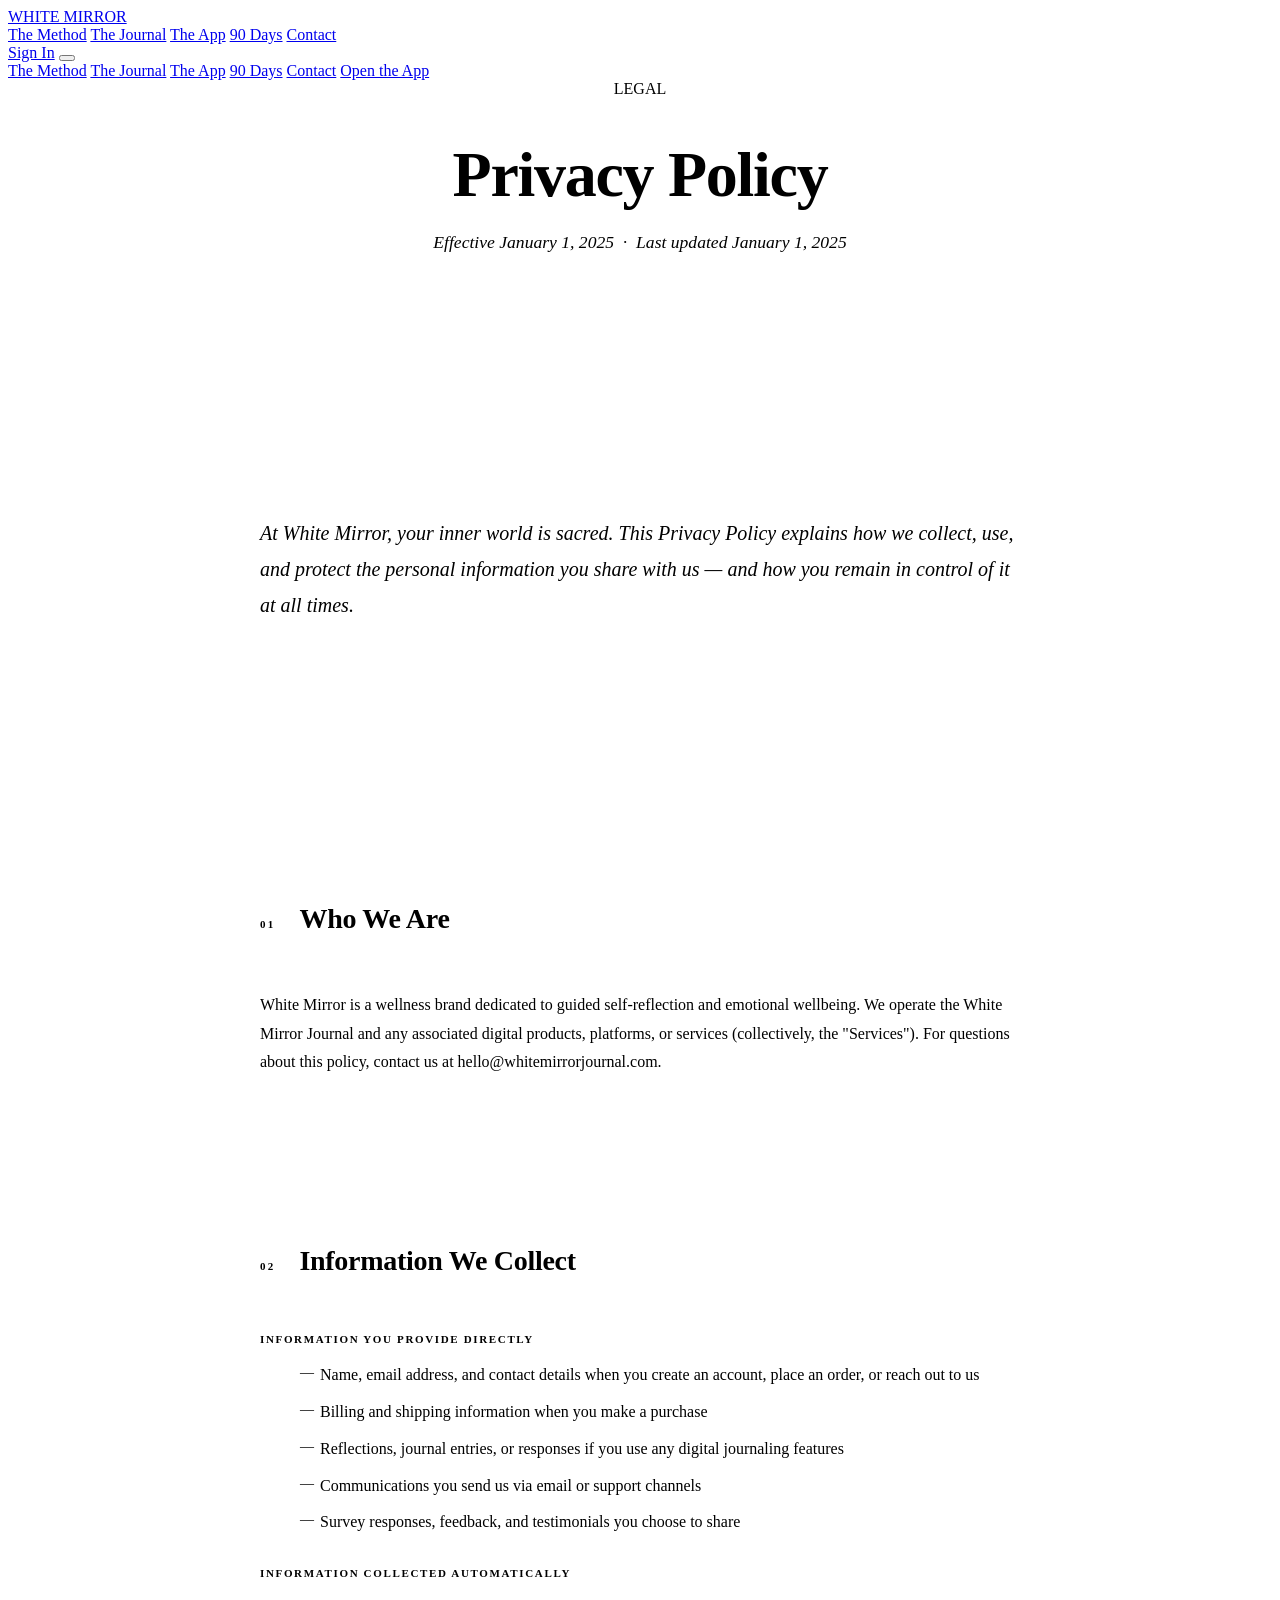
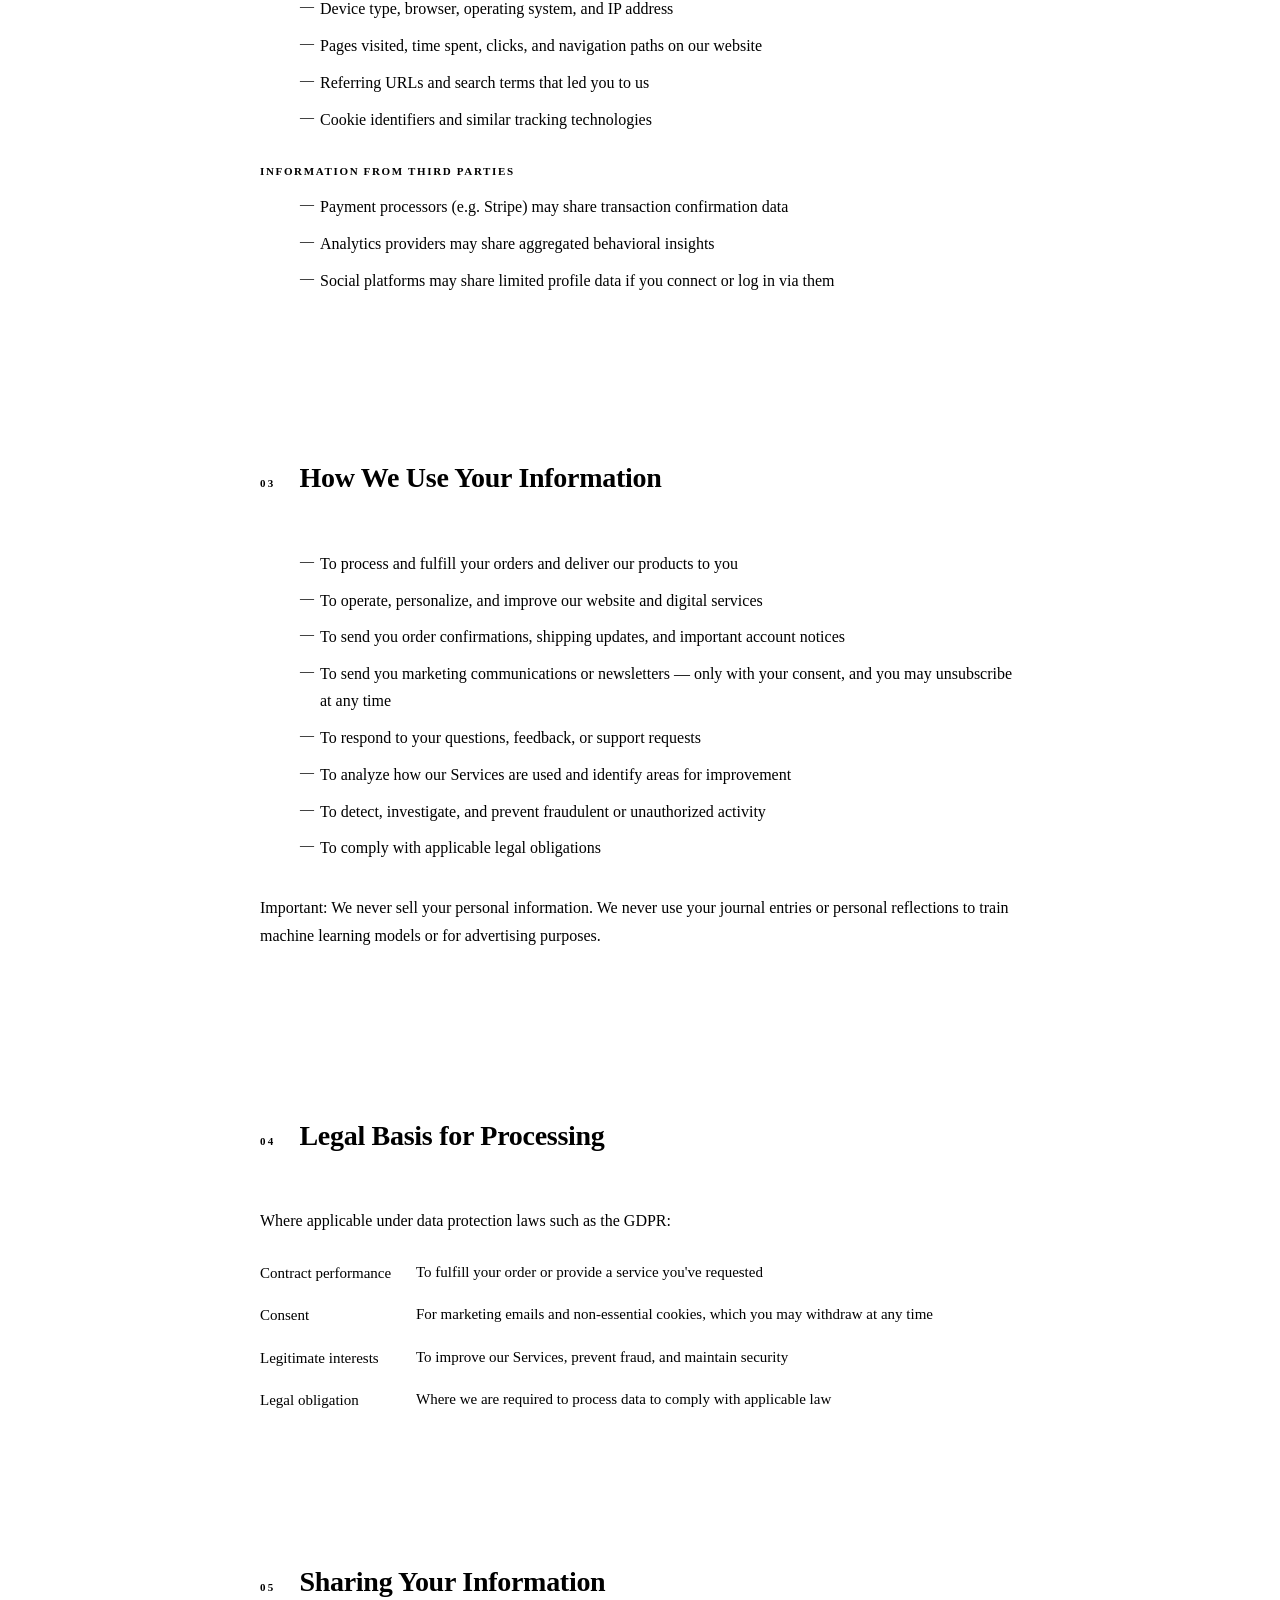
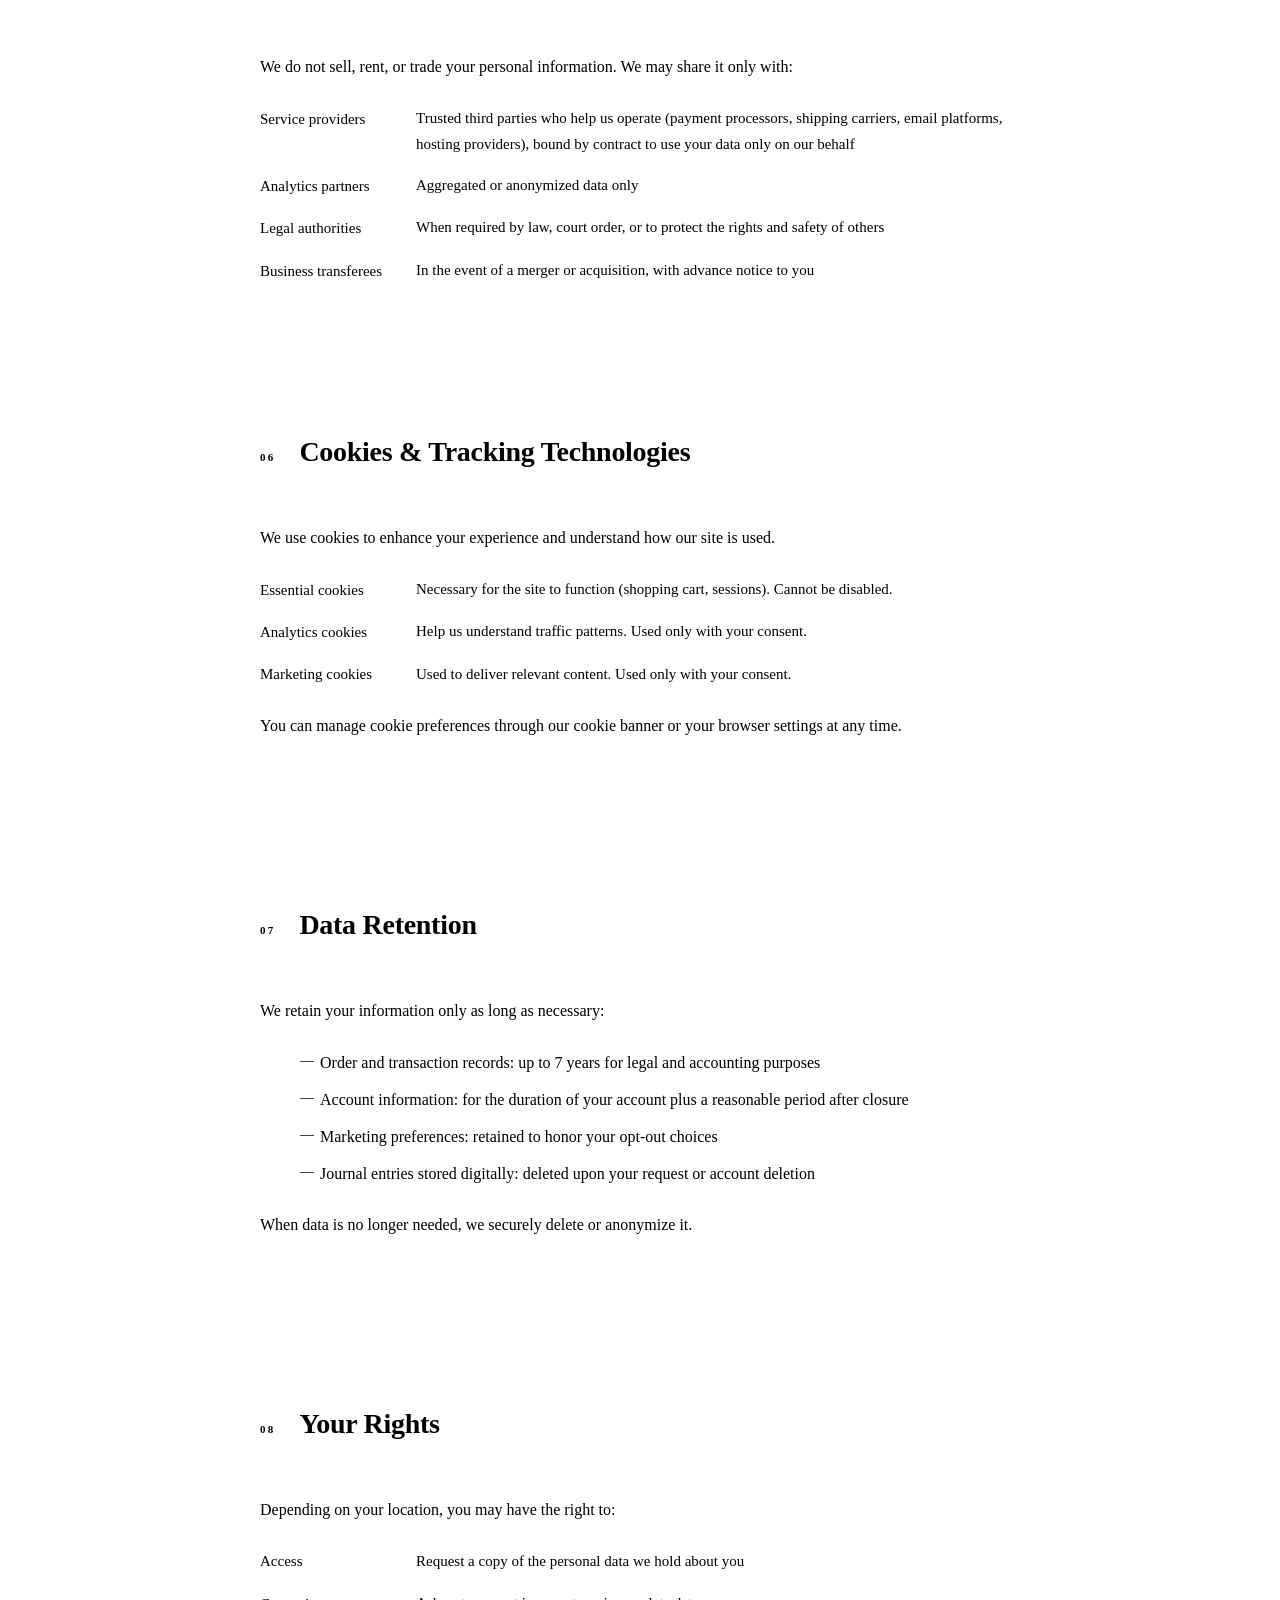
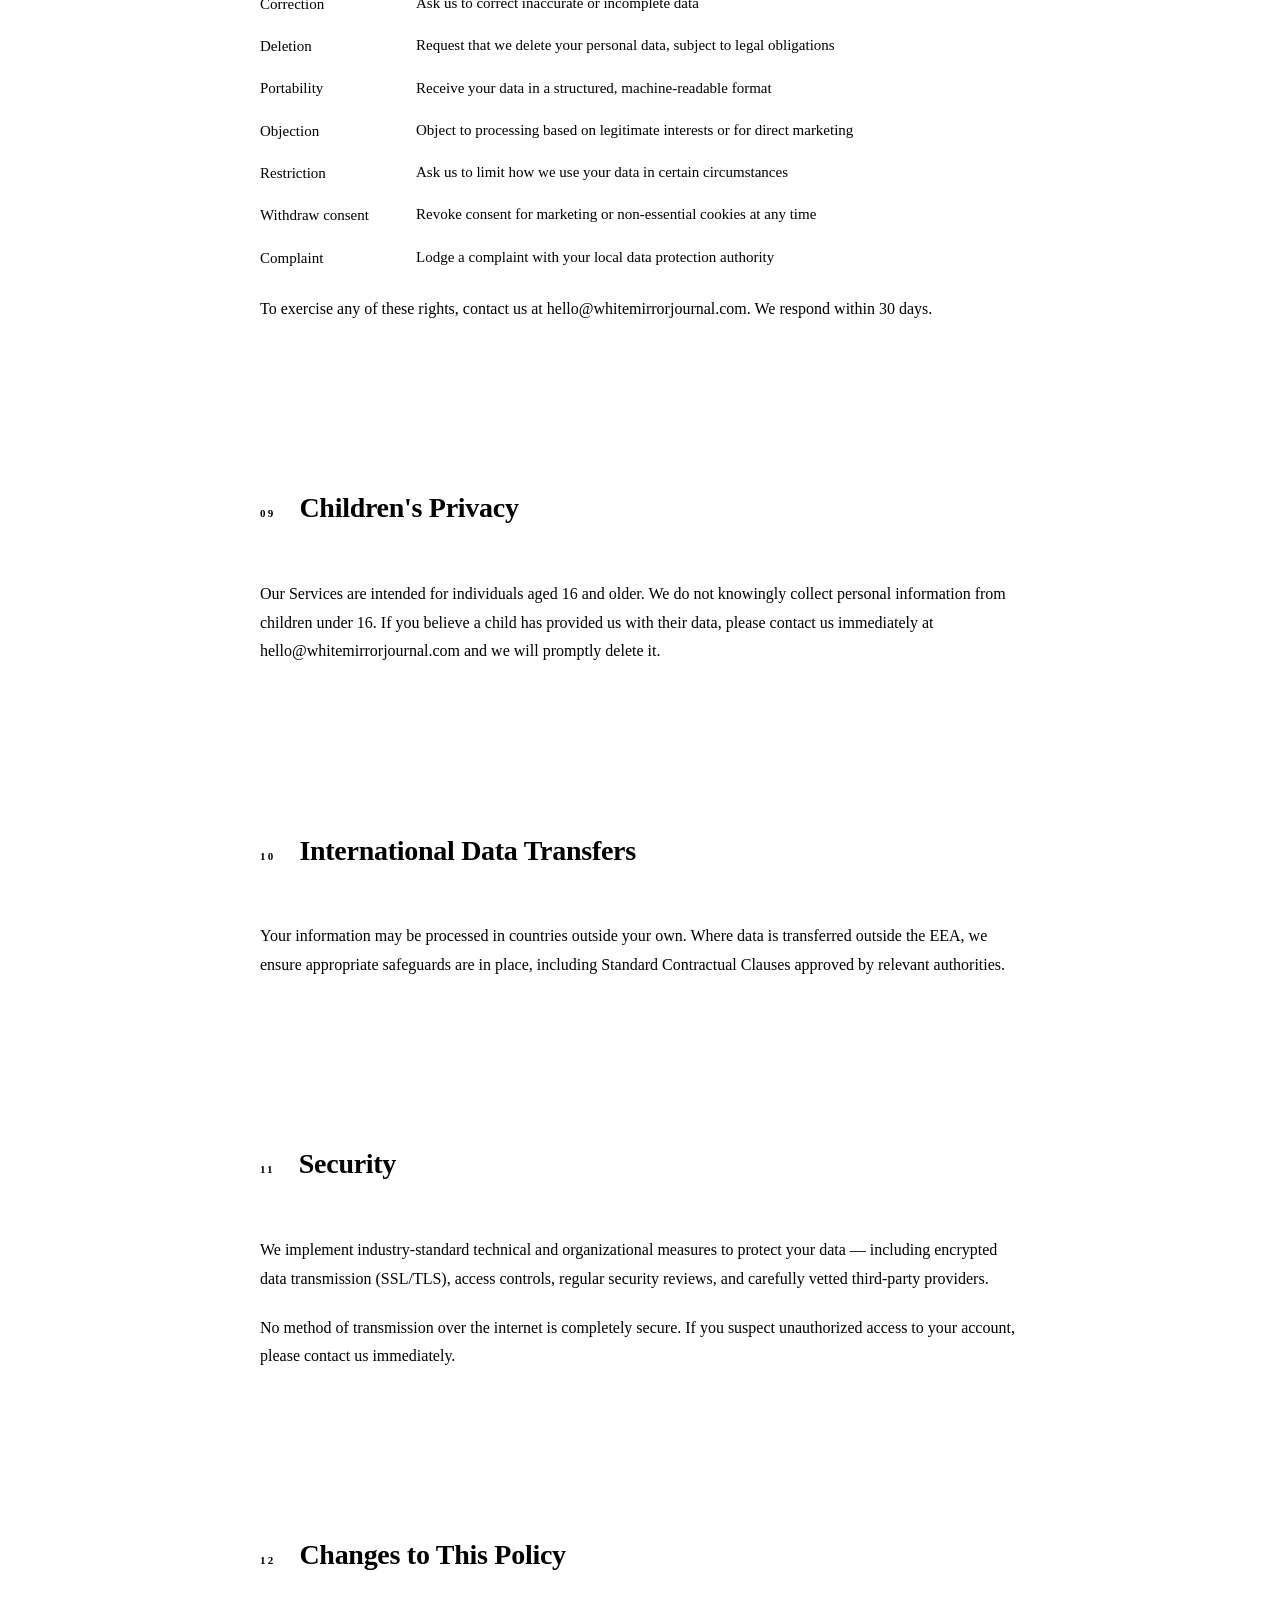
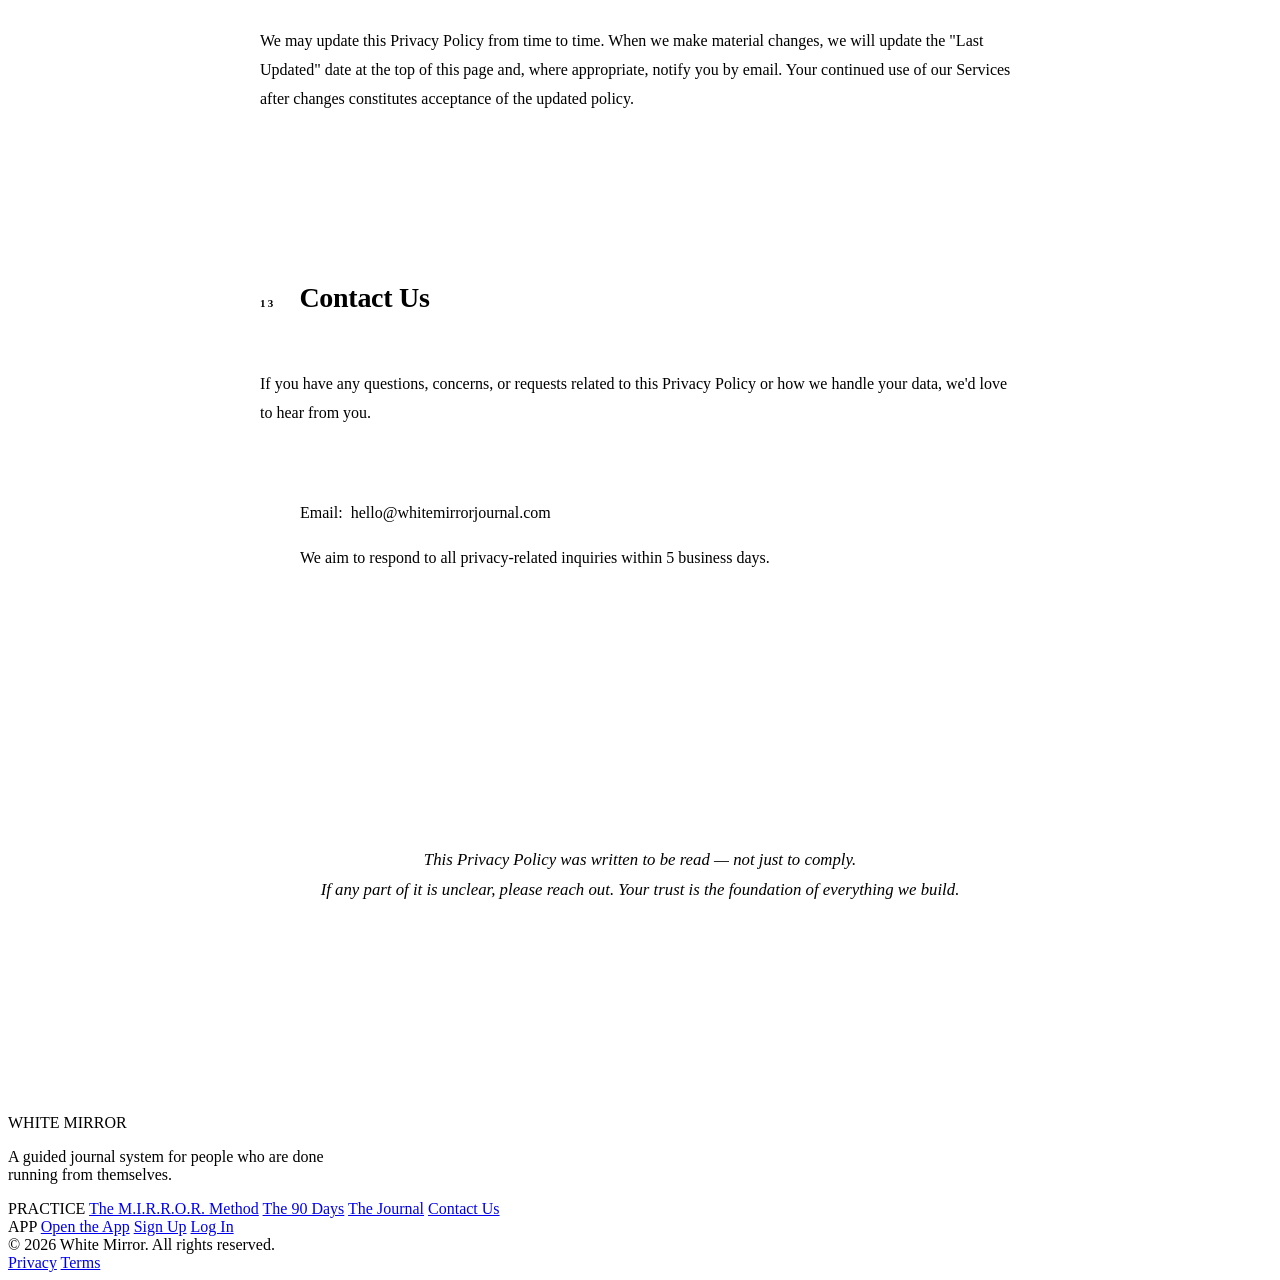
==== privacy.html @ cf457d47 "Replace landing page with Flutter Web app" ====
<!DOCTYPE html>
<html lang="en">

<head>
  <meta charset="UTF-8" />
  <meta name="viewport" content="width=device-width, initial-scale=1.0" />
  <meta name="description"
    content="White Mirror Privacy Policy — how we collect, use, and protect your personal information." />
  <meta name="keywords" content="privacy policy, data protection, White Mirror, journaling" />
  <meta property="og:title" content="Privacy Policy — White Mirror" />
  <meta property="og:description" content="Your inner world is sacred. Here's how we protect it." />
  <meta property="og:type" content="website" />
  <meta property="og:url" content="https://www.whitemirrorjournal.com/privacy.html" />
  <title>Privacy Policy — White Mirror</title>
  <link rel="preconnect" href="https://fonts.googleapis.com" />
  <link rel="preconnect" href="https://fonts.gstatic.com" crossorigin />
  <link
    href="https://fonts.googleapis.com/css2?family=Cormorant+Garamond:wght@600&family=DM+Sans:wght@400;500;700&family=Inter:wght@300;400;500;600&family=Lora:ital,wght@0,400;1,400&display=swap"
    rel="stylesheet" />
  <link rel="stylesheet" href="styles.css" />
  <link rel="icon" type="image/png" href="assets/app_icon.png" />

  <style>
    /* ── Privacy page hero ── */
    .pp-hero {
      padding-top: calc(var(--nav-height) + 6rem);
      padding-bottom: 6rem;
      text-align: center;
      border-bottom: 1px solid var(--border);
    }

    .pp-hero-title {
      font-family: var(--font-cormorant);
      font-size: clamp(2.75rem, 6vw, 4rem);
      line-height: 1.05;
      letter-spacing: -0.02em;
      color: var(--ink);
      margin-bottom: 1.5rem;
    }

    .pp-hero-meta {
      font-family: var(--font-lora);
      font-style: italic;
      font-size: 1.1rem;
      color: var(--secondary);
    }

    /* ── Content area ── */
    .pp-content {
      padding: 8rem 0 12rem;
    }

    .pp-inner {
      max-width: 760px;
      margin: 0 auto;
      padding: 0 2rem;
    }

    /* ── Introduction ── */
    .pp-intro {
      font-family: var(--font-lora);
      font-style: italic;
      font-size: 1.25rem;
      color: var(--secondary);
      line-height: 1.8;
      margin-bottom: 6rem;
      padding-bottom: 6rem;
      border-bottom: 1px solid var(--border);
    }

    /* ── Sections ── */
    .pp-section {
      padding: 4rem 0;
      border-bottom: 1px solid var(--border);
    }

    .pp-section:last-of-type {
      border-bottom: none;
    }

    .pp-section-head {
      display: flex;
      align-items: baseline;
      gap: 1.5rem;
      margin-bottom: 2rem;
    }

    .pp-num {
      font-size: 11px;
      font-weight: 600;
      letter-spacing: 0.2em;
      color: var(--quaternary);
      text-transform: uppercase;
      flex-shrink: 0;
      padding-top: 0.2rem;
    }

    .pp-section-title {
      font-family: var(--font-cormorant);
      font-size: 1.75rem;
      font-weight: 600;
      letter-spacing: -0.01em;
      color: var(--ink);
      line-height: 1.2;
    }

    .pp-body {
      font-family: var(--font-dm);
      font-size: 16px;
      color: var(--secondary);
      line-height: 1.8;
    }

    .pp-body + .pp-body {
      margin-top: 1.25rem;
    }

    .pp-body strong {
      color: var(--graphite);
      font-weight: 500;
    }

    /* Sub-label (e.g. "Information you provide directly:") */
    .pp-sublabel {
      display: block;
      font-size: 11px;
      font-weight: 600;
      letter-spacing: 0.15em;
      text-transform: uppercase;
      color: var(--tertiary);
      font-family: var(--font-dm);
      margin-top: 2rem;
      margin-bottom: 0.75rem;
    }

    .pp-sublabel:first-child {
      margin-top: 0;
    }

    /* Lists */
    .pp-list {
      list-style: none;
      display: flex;
      flex-direction: column;
      gap: 0.6rem;
      font-family: var(--font-dm);
    }

    .pp-list li {
      font-size: 16px;
      color: var(--secondary);
      line-height: 1.7;
      padding-left: 1.25rem;
      position: relative;
    }

    .pp-list li::before {
      content: '—';
      position: absolute;
      left: 0;
      color: var(--quaternary);
      font-size: 14px;
    }

    /* Definition list (rights, legal basis) */
    .pp-def {
      display: flex;
      flex-direction: column;
      gap: 1rem;
    }

    .pp-def-item {
      display: grid;
      grid-template-columns: 140px 1fr;
      gap: 1rem;
      font-size: 15px;
      line-height: 1.7;
      font-family: var(--font-dm);
    }

    .pp-def-term {
      font-weight: 500;
      color: var(--graphite);
      padding-top: 0.05rem;
    }

    .pp-def-desc {
      color: var(--secondary);
    }

    /* Closing note */
    .pp-closing {
      margin-top: 6rem;
      padding-top: 4rem;
      border-top: 1px solid var(--border);
      font-family: var(--font-lora);
      font-style: italic;
      font-size: 1.05rem;
      color: var(--tertiary);
      text-align: center;
      line-height: 1.8;
    }

    /* Contact block inside last section */
    .pp-contact-block {
      margin-top: 1.5rem;
      padding: 2rem 2.5rem;
      background: var(--surface);
      border-radius: 16px;
      border: 1px solid var(--border);
    }

    .pp-contact-block a {
      color: var(--ink);
      text-decoration: none;
      font-weight: 500;
      border-bottom: 1px solid var(--border);
      transition: border-color 0.3s ease;
    }

    .pp-contact-block a:hover {
      border-color: var(--ink);
    }

    /* ── Responsive ── */
    @media (max-width: 768px) {
      .pp-def-item {
        grid-template-columns: 1fr;
        gap: 0.25rem;
      }

      .pp-def-term {
        font-size: 14px;
      }
    }
  </style>
</head>

<body>

  <!-- ═══════════════════════════════════════ NAV ═══════════════════════════════════════ -->
  <nav class="nav" id="nav">
    <div class="nav-inner">
      <a href="index.html" class="nav-logo" id="nav-logo">WHITE MIRROR</a>
      <div class="nav-links" id="nav-links">
        <a href="index.html#method" class="nav-link">The Method</a>
        <a href="index.html#journal" class="nav-link">The Journal</a>
        <a href="index.html#app" class="nav-link">The App</a>
        <a href="index.html#phases" class="nav-link">90 Days</a>
        <a href="index.html#contact" class="nav-link">Contact</a>
      </div>
      <a href="https://app.whitemirrorjournal.com" class="nav-cta" id="nav-cta" target="_blank" rel="noopener">Sign
        In</a>
      <button class="nav-hamburger" id="hamburger" aria-label="Menu">
        <span></span><span></span>
      </button>
    </div>
    <div class="mobile-menu" id="mobile-menu">
      <a href="index.html#method" class="mobile-link">The Method</a>
      <a href="index.html#journal" class="mobile-link">The Journal</a>
      <a href="index.html#app" class="mobile-link">The App</a>
      <a href="index.html#phases" class="mobile-link">90 Days</a>
      <a href="index.html#contact" class="mobile-link">Contact</a>
      <a href="https://app.whitemirrorjournal.com" class="mobile-cta" target="_blank" rel="noopener">Open the App</a>
    </div>
  </nav>

  <!-- ═══════════════════════════════════════ HERO ═══════════════════════════════════════ -->
  <header class="pp-hero">
    <div class="container">
      <span class="eyebrow">LEGAL</span>
      <h1 class="pp-hero-title">Privacy Policy</h1>
      <p class="pp-hero-meta">Effective January 1, 2025 &nbsp;·&nbsp; Last updated January 1, 2025</p>
    </div>
  </header>

  <!-- ═══════════════════════════════════════ CONTENT ═══════════════════════════════════════ -->
  <main class="pp-content">
    <div class="pp-inner">

      <!-- Introduction -->
      <p class="pp-intro">
        At White Mirror, your inner world is sacred. This Privacy Policy explains how we collect, use, and protect
        the personal information you share with us — and how you remain in control of it at all times.
      </p>

      <!-- 01 -->
      <div class="pp-section">
        <div class="pp-section-head">
          <span class="pp-num">01</span>
          <h2 class="pp-section-title">Who We Are</h2>
        </div>
        <p class="pp-body">
          White Mirror is a wellness brand dedicated to guided self-reflection and emotional wellbeing. We operate
          the White Mirror Journal and any associated digital products, platforms, or services (collectively, the
          "Services"). For questions about this policy, contact us at
          <a href="mailto:hello@whitemirrorjournal.com" style="color: var(--ink); text-decoration: none; border-bottom: 1px solid var(--border);">hello@whitemirrorjournal.com</a>.
        </p>
      </div>

      <!-- 02 -->
      <div class="pp-section">
        <div class="pp-section-head">
          <span class="pp-num">02</span>
          <h2 class="pp-section-title">Information We Collect</h2>
        </div>

        <span class="pp-sublabel">Information you provide directly</span>
        <ul class="pp-list">
          <li>Name, email address, and contact details when you create an account, place an order, or reach out to us</li>
          <li>Billing and shipping information when you make a purchase</li>
          <li>Reflections, journal entries, or responses if you use any digital journaling features</li>
          <li>Communications you send us via email or support channels</li>
          <li>Survey responses, feedback, and testimonials you choose to share</li>
        </ul>

        <span class="pp-sublabel">Information collected automatically</span>
        <ul class="pp-list">
          <li>Device type, browser, operating system, and IP address</li>
          <li>Pages visited, time spent, clicks, and navigation paths on our website</li>
          <li>Referring URLs and search terms that led you to us</li>
          <li>Cookie identifiers and similar tracking technologies</li>
        </ul>

        <span class="pp-sublabel">Information from third parties</span>
        <ul class="pp-list">
          <li>Payment processors (e.g. Stripe) may share transaction confirmation data</li>
          <li>Analytics providers may share aggregated behavioral insights</li>
          <li>Social platforms may share limited profile data if you connect or log in via them</li>
        </ul>
      </div>

      <!-- 03 -->
      <div class="pp-section">
        <div class="pp-section-head">
          <span class="pp-num">03</span>
          <h2 class="pp-section-title">How We Use Your Information</h2>
        </div>
        <ul class="pp-list">
          <li>To process and fulfill your orders and deliver our products to you</li>
          <li>To operate, personalize, and improve our website and digital services</li>
          <li>To send you order confirmations, shipping updates, and important account notices</li>
          <li>To send you marketing communications or newsletters — only with your consent, and you may unsubscribe at any time</li>
          <li>To respond to your questions, feedback, or support requests</li>
          <li>To analyze how our Services are used and identify areas for improvement</li>
          <li>To detect, investigate, and prevent fraudulent or unauthorized activity</li>
          <li>To comply with applicable legal obligations</li>
        </ul>
        <p class="pp-body" style="margin-top: 2rem;">
          <strong>Important:</strong> We never sell your personal information. We never use your journal entries or
          personal reflections to train machine learning models or for advertising purposes.
        </p>
      </div>

      <!-- 04 -->
      <div class="pp-section">
        <div class="pp-section-head">
          <span class="pp-num">04</span>
          <h2 class="pp-section-title">Legal Basis for Processing</h2>
        </div>
        <p class="pp-body" style="margin-bottom: 1.5rem;">Where applicable under data protection laws such as the GDPR:</p>
        <div class="pp-def">
          <div class="pp-def-item">
            <span class="pp-def-term">Contract performance</span>
            <span class="pp-def-desc">To fulfill your order or provide a service you've requested</span>
          </div>
          <div class="pp-def-item">
            <span class="pp-def-term">Consent</span>
            <span class="pp-def-desc">For marketing emails and non-essential cookies, which you may withdraw at any time</span>
          </div>
          <div class="pp-def-item">
            <span class="pp-def-term">Legitimate interests</span>
            <span class="pp-def-desc">To improve our Services, prevent fraud, and maintain security</span>
          </div>
          <div class="pp-def-item">
            <span class="pp-def-term">Legal obligation</span>
            <span class="pp-def-desc">Where we are required to process data to comply with applicable law</span>
          </div>
        </div>
      </div>

      <!-- 05 -->
      <div class="pp-section">
        <div class="pp-section-head">
          <span class="pp-num">05</span>
          <h2 class="pp-section-title">Sharing Your Information</h2>
        </div>
        <p class="pp-body" style="margin-bottom: 1.5rem;">
          We do not sell, rent, or trade your personal information. We may share it only with:
        </p>
        <div class="pp-def">
          <div class="pp-def-item">
            <span class="pp-def-term">Service providers</span>
            <span class="pp-def-desc">Trusted third parties who help us operate (payment processors, shipping carriers, email platforms, hosting providers), bound by contract to use your data only on our behalf</span>
          </div>
          <div class="pp-def-item">
            <span class="pp-def-term">Analytics partners</span>
            <span class="pp-def-desc">Aggregated or anonymized data only</span>
          </div>
          <div class="pp-def-item">
            <span class="pp-def-term">Legal authorities</span>
            <span class="pp-def-desc">When required by law, court order, or to protect the rights and safety of others</span>
          </div>
          <div class="pp-def-item">
            <span class="pp-def-term">Business transferees</span>
            <span class="pp-def-desc">In the event of a merger or acquisition, with advance notice to you</span>
          </div>
        </div>
      </div>

      <!-- 06 -->
      <div class="pp-section">
        <div class="pp-section-head">
          <span class="pp-num">06</span>
          <h2 class="pp-section-title">Cookies &amp; Tracking Technologies</h2>
        </div>
        <p class="pp-body" style="margin-bottom: 1.5rem;">We use cookies to enhance your experience and understand how our site is used.</p>
        <div class="pp-def">
          <div class="pp-def-item">
            <span class="pp-def-term">Essential cookies</span>
            <span class="pp-def-desc">Necessary for the site to function (shopping cart, sessions). Cannot be disabled.</span>
          </div>
          <div class="pp-def-item">
            <span class="pp-def-term">Analytics cookies</span>
            <span class="pp-def-desc">Help us understand traffic patterns. Used only with your consent.</span>
          </div>
          <div class="pp-def-item">
            <span class="pp-def-term">Marketing cookies</span>
            <span class="pp-def-desc">Used to deliver relevant content. Used only with your consent.</span>
          </div>
        </div>
        <p class="pp-body" style="margin-top: 1.5rem;">
          You can manage cookie preferences through our cookie banner or your browser settings at any time.
        </p>
      </div>

      <!-- 07 -->
      <div class="pp-section">
        <div class="pp-section-head">
          <span class="pp-num">07</span>
          <h2 class="pp-section-title">Data Retention</h2>
        </div>
        <p class="pp-body" style="margin-bottom: 1.5rem;">We retain your information only as long as necessary:</p>
        <ul class="pp-list">
          <li>Order and transaction records: up to 7 years for legal and accounting purposes</li>
          <li>Account information: for the duration of your account plus a reasonable period after closure</li>
          <li>Marketing preferences: retained to honor your opt-out choices</li>
          <li>Journal entries stored digitally: deleted upon your request or account deletion</li>
        </ul>
        <p class="pp-body" style="margin-top: 1.5rem;">
          When data is no longer needed, we securely delete or anonymize it.
        </p>
      </div>

      <!-- 08 -->
      <div class="pp-section">
        <div class="pp-section-head">
          <span class="pp-num">08</span>
          <h2 class="pp-section-title">Your Rights</h2>
        </div>
        <p class="pp-body" style="margin-bottom: 1.5rem;">Depending on your location, you may have the right to:</p>
        <div class="pp-def">
          <div class="pp-def-item">
            <span class="pp-def-term">Access</span>
            <span class="pp-def-desc">Request a copy of the personal data we hold about you</span>
          </div>
          <div class="pp-def-item">
            <span class="pp-def-term">Correction</span>
            <span class="pp-def-desc">Ask us to correct inaccurate or incomplete data</span>
          </div>
          <div class="pp-def-item">
            <span class="pp-def-term">Deletion</span>
            <span class="pp-def-desc">Request that we delete your personal data, subject to legal obligations</span>
          </div>
          <div class="pp-def-item">
            <span class="pp-def-term">Portability</span>
            <span class="pp-def-desc">Receive your data in a structured, machine-readable format</span>
          </div>
          <div class="pp-def-item">
            <span class="pp-def-term">Objection</span>
            <span class="pp-def-desc">Object to processing based on legitimate interests or for direct marketing</span>
          </div>
          <div class="pp-def-item">
            <span class="pp-def-term">Restriction</span>
            <span class="pp-def-desc">Ask us to limit how we use your data in certain circumstances</span>
          </div>
          <div class="pp-def-item">
            <span class="pp-def-term">Withdraw consent</span>
            <span class="pp-def-desc">Revoke consent for marketing or non-essential cookies at any time</span>
          </div>
          <div class="pp-def-item">
            <span class="pp-def-term">Complaint</span>
            <span class="pp-def-desc">Lodge a complaint with your local data protection authority</span>
          </div>
        </div>
        <p class="pp-body" style="margin-top: 1.5rem;">
          To exercise any of these rights, contact us at
          <a href="mailto:hello@whitemirrorjournal.com" style="color: var(--ink); text-decoration: none; border-bottom: 1px solid var(--border);">hello@whitemirrorjournal.com</a>.
          We respond within 30 days.
        </p>
      </div>

      <!-- 09 -->
      <div class="pp-section">
        <div class="pp-section-head">
          <span class="pp-num">09</span>
          <h2 class="pp-section-title">Children's Privacy</h2>
        </div>
        <p class="pp-body">
          Our Services are intended for individuals aged 16 and older. We do not knowingly collect personal
          information from children under 16. If you believe a child has provided us with their data, please
          contact us immediately at
          <a href="mailto:hello@whitemirrorjournal.com" style="color: var(--ink); text-decoration: none; border-bottom: 1px solid var(--border);">hello@whitemirrorjournal.com</a>
          and we will promptly delete it.
        </p>
      </div>

      <!-- 10 -->
      <div class="pp-section">
        <div class="pp-section-head">
          <span class="pp-num">10</span>
          <h2 class="pp-section-title">International Data Transfers</h2>
        </div>
        <p class="pp-body">
          Your information may be processed in countries outside your own. Where data is transferred outside the
          EEA, we ensure appropriate safeguards are in place, including Standard Contractual Clauses approved by
          relevant authorities.
        </p>
      </div>

      <!-- 11 -->
      <div class="pp-section">
        <div class="pp-section-head">
          <span class="pp-num">11</span>
          <h2 class="pp-section-title">Security</h2>
        </div>
        <p class="pp-body">
          We implement industry-standard technical and organizational measures to protect your data — including
          encrypted data transmission (SSL/TLS), access controls, regular security reviews, and carefully vetted
          third-party providers.
        </p>
        <p class="pp-body">
          No method of transmission over the internet is completely secure. If you suspect unauthorized access
          to your account, please contact us immediately.
        </p>
      </div>

      <!-- 12 -->
      <div class="pp-section">
        <div class="pp-section-head">
          <span class="pp-num">12</span>
          <h2 class="pp-section-title">Changes to This Policy</h2>
        </div>
        <p class="pp-body">
          We may update this Privacy Policy from time to time. When we make material changes, we will update the
          "Last Updated" date at the top of this page and, where appropriate, notify you by email. Your continued
          use of our Services after changes constitutes acceptance of the updated policy.
        </p>
      </div>

      <!-- 13 -->
      <div class="pp-section">
        <div class="pp-section-head">
          <span class="pp-num">13</span>
          <h2 class="pp-section-title">Contact Us</h2>
        </div>
        <p class="pp-body">
          If you have any questions, concerns, or requests related to this Privacy Policy or how we handle your
          data, we'd love to hear from you.
        </p>
        <div class="pp-contact-block">
          <p class="pp-body">
            <strong>Email:</strong>&nbsp;
            <a href="mailto:hello@whitemirrorjournal.com">hello@whitemirrorjournal.com</a>
          </p>
          <p class="pp-body" style="margin-top: 0.5rem;">
            We aim to respond to all privacy-related inquiries within 5 business days.
          </p>
        </div>
      </div>

      <!-- Closing note -->
      <p class="pp-closing">
        This Privacy Policy was written to be read — not just to comply.<br />
        If any part of it is unclear, please reach out. Your trust is the foundation of everything we build.
      </p>

    </div>
  </main>

  <!-- ═══════════════════════════════════════ FOOTER ═══════════════════════════════════════ -->
  <footer class="footer">
    <div class="footer-inner">
      <div class="footer-brand">
        <span class="footer-logo">WHITE MIRROR</span>
        <p class="footer-tagline">A guided journal system for people who are done<br />running from themselves.</p>
      </div>
      <div class="footer-links">
        <div class="footer-col">
          <span class="footer-col-label">PRACTICE</span>
          <a href="index.html#method" class="footer-link">The M.I.R.R.O.R. Method</a>
          <a href="index.html#phases" class="footer-link">The 90 Days</a>
          <a href="index.html#journal" class="footer-link">The Journal</a>
          <a href="index.html#contact" class="footer-link">Contact Us</a>
        </div>
        <div class="footer-col">
          <span class="footer-col-label">APP</span>
          <a href="https://app.whitemirrorjournal.com" class="footer-link" target="_blank" rel="noopener">Open the App</a>
          <a href="https://app.whitemirrorjournal.com/signup" class="footer-link" target="_blank" rel="noopener">Sign Up</a>
          <a href="https://app.whitemirrorjournal.com/login" class="footer-link" target="_blank" rel="noopener">Log In</a>
        </div>
      </div>
    </div>
    <div class="footer-bottom">
      <span class="footer-copy">© 2026 White Mirror. All rights reserved.</span>
      <div class="footer-bottom-links">
        <a href="privacy.html" class="footer-legal-link">Privacy</a>
        <a href="terms.html" class="footer-legal-link">Terms</a>
      </div>
    </div>
  </footer>

  <script src="main.js"></script>

</body>

</html>
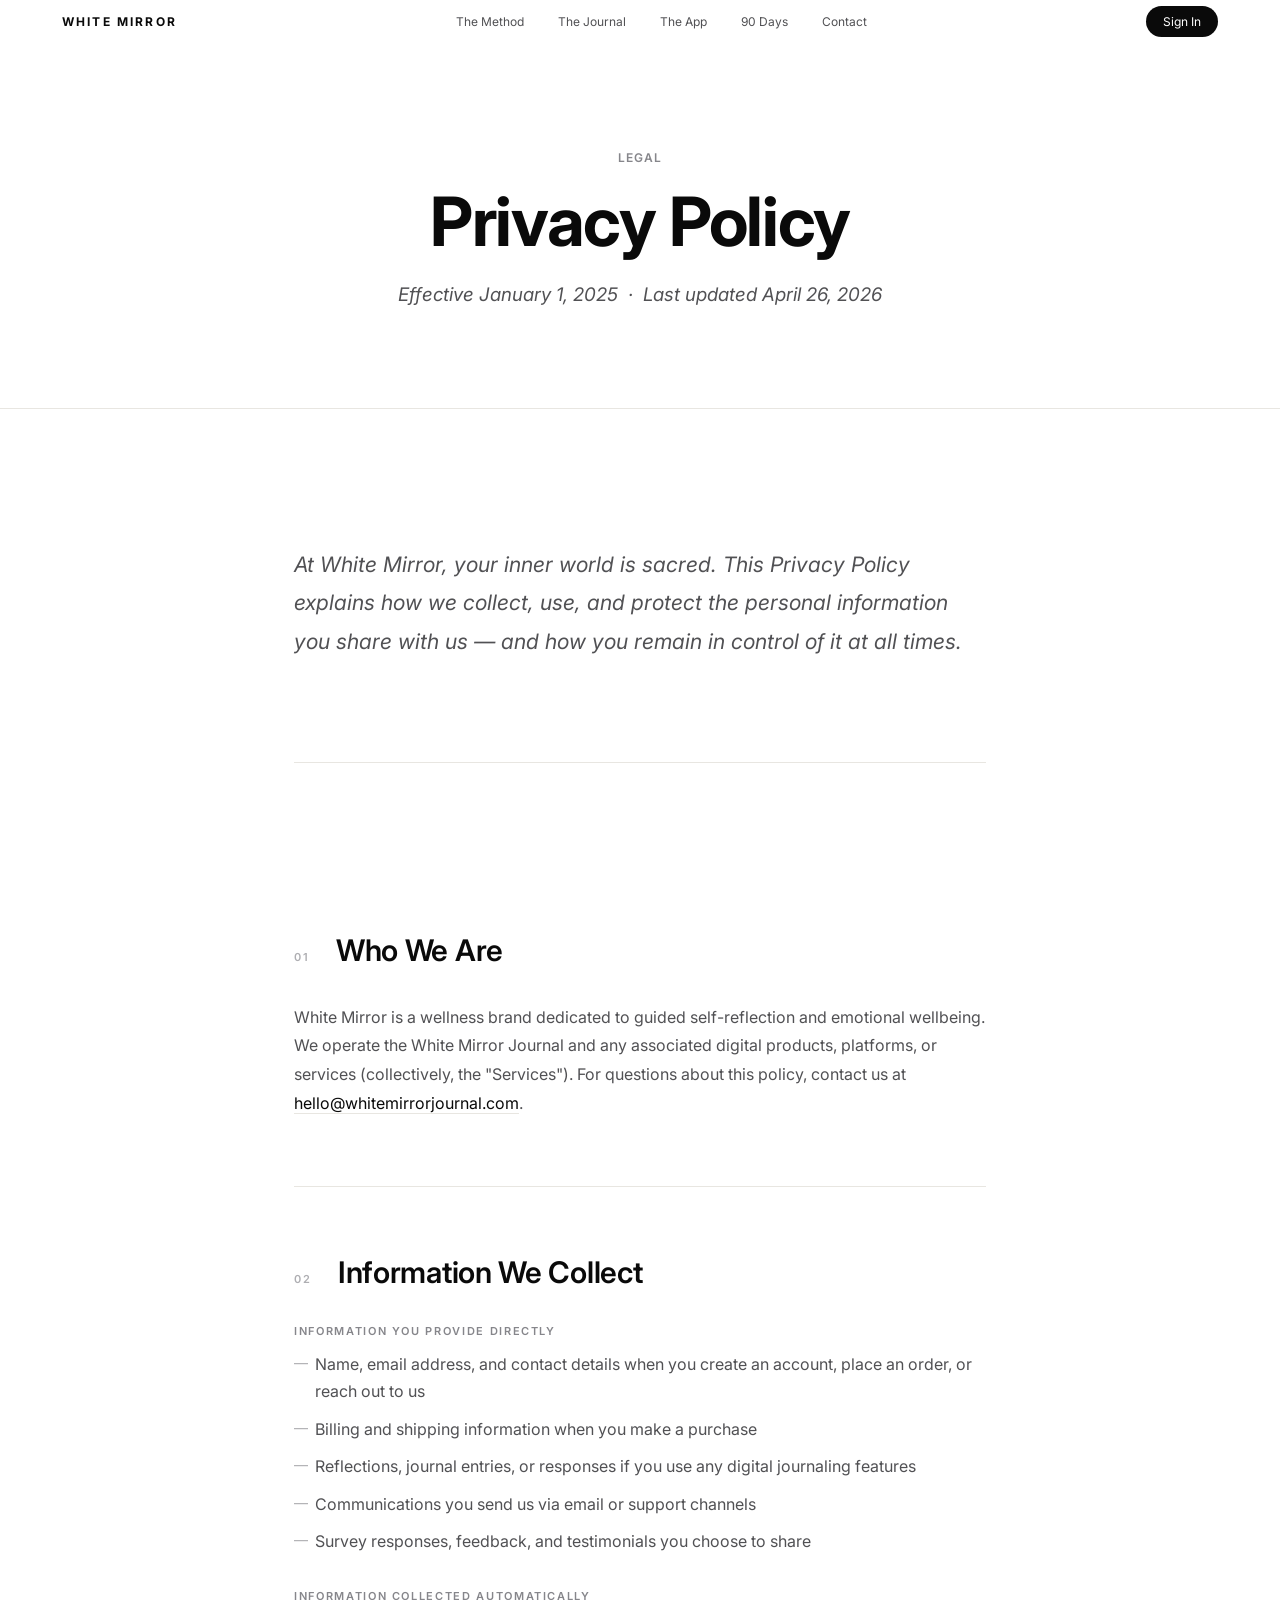
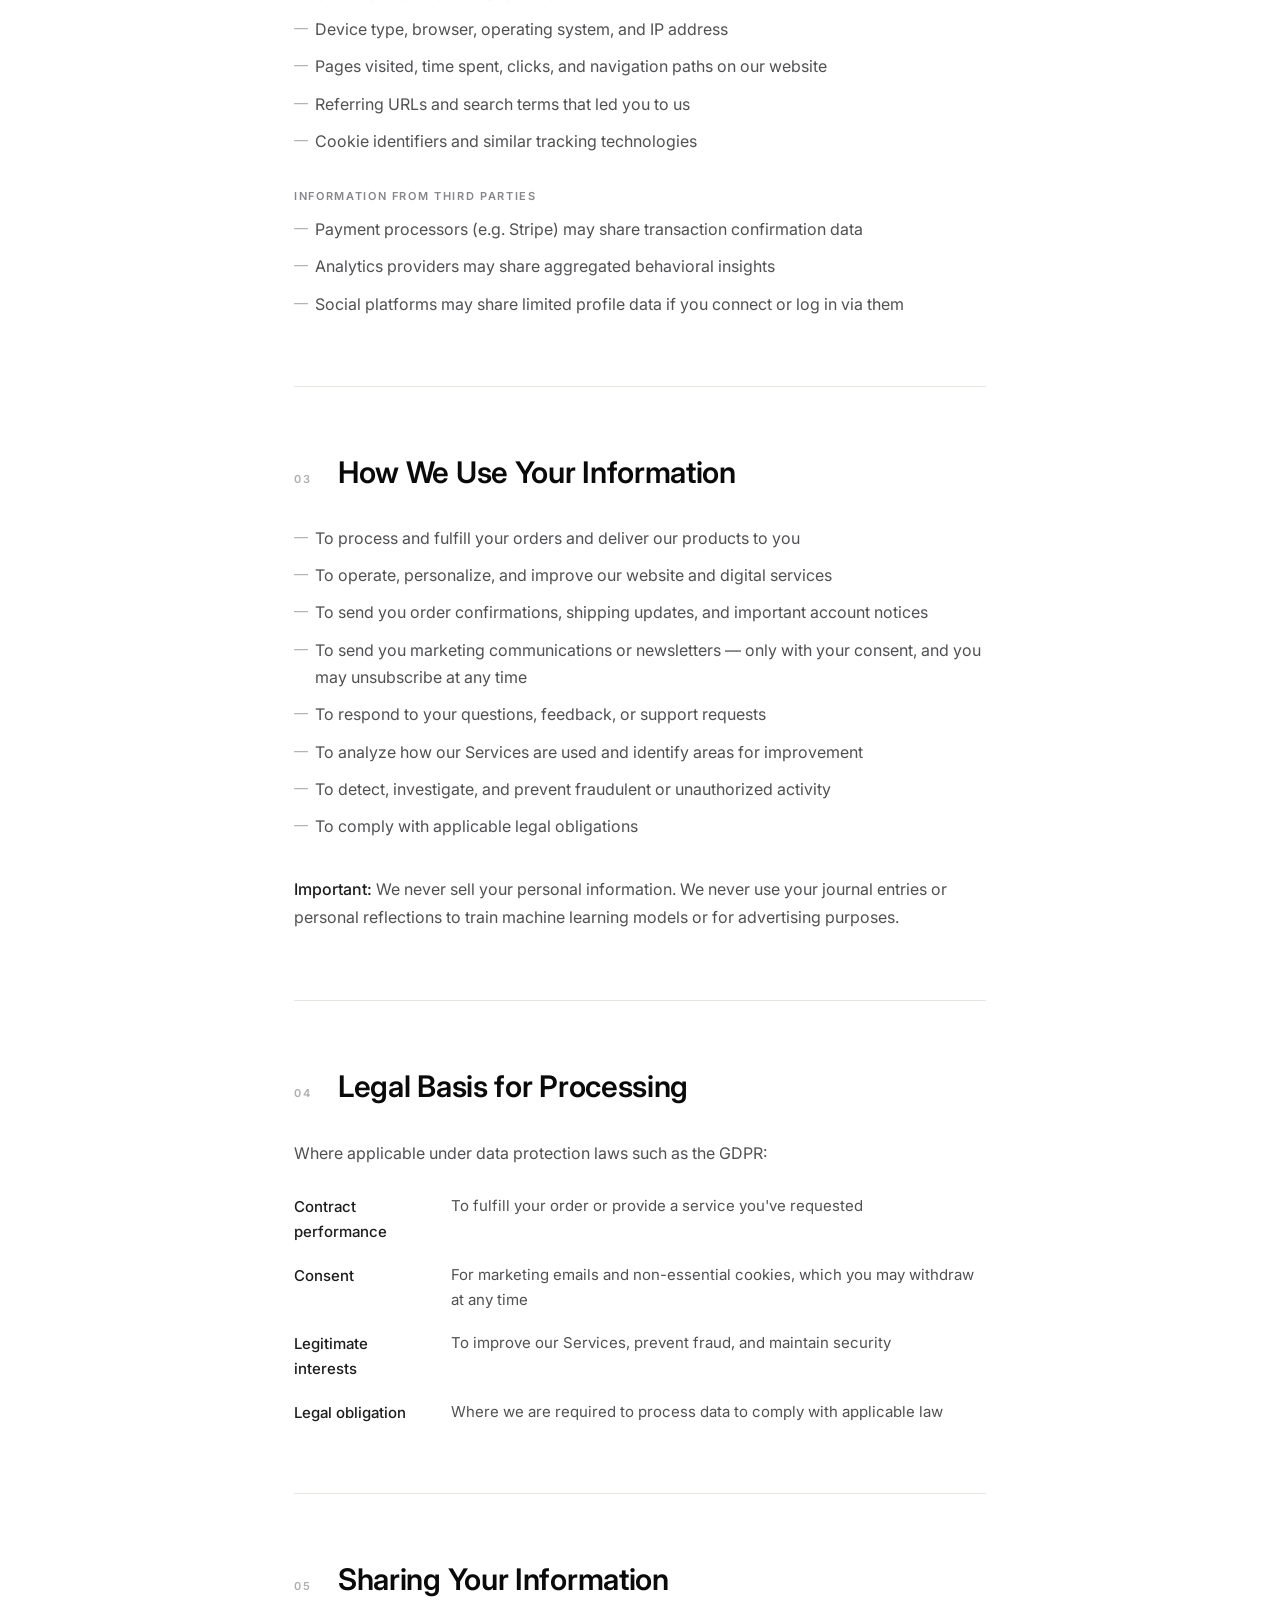
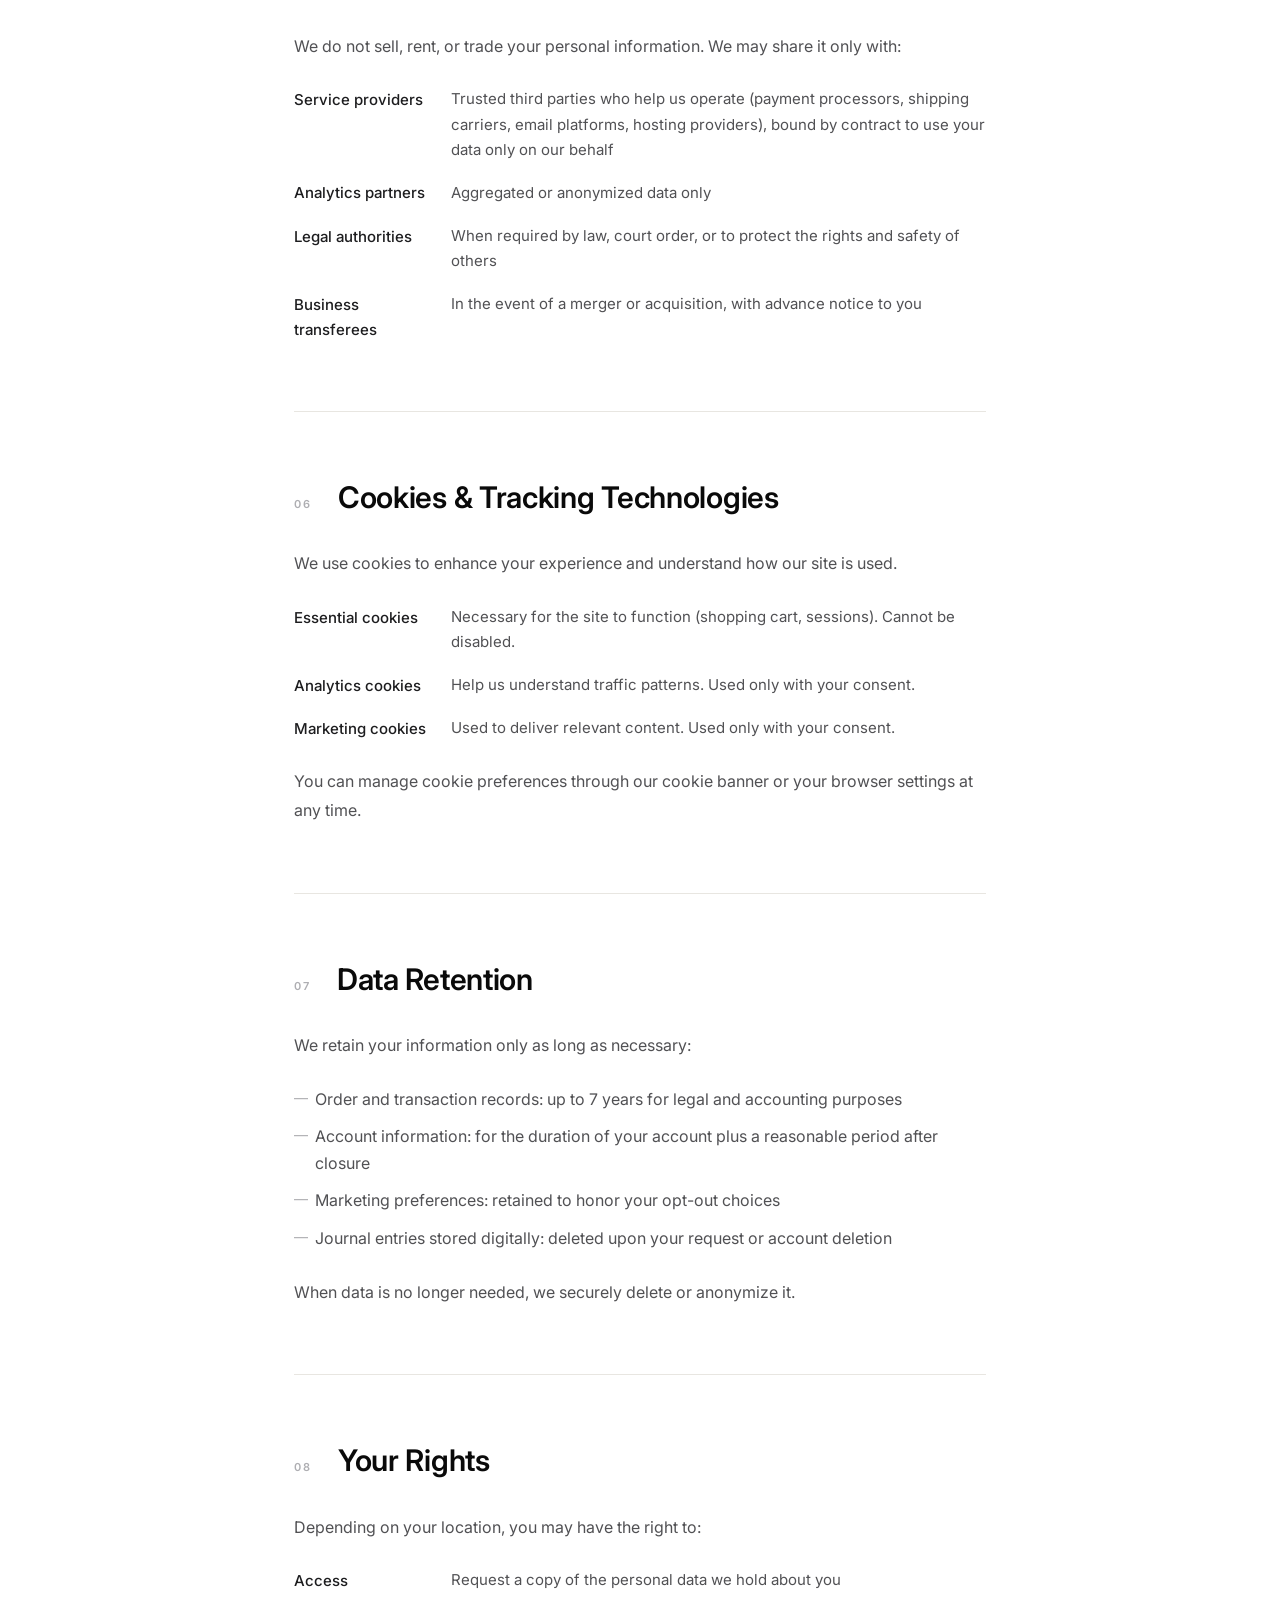
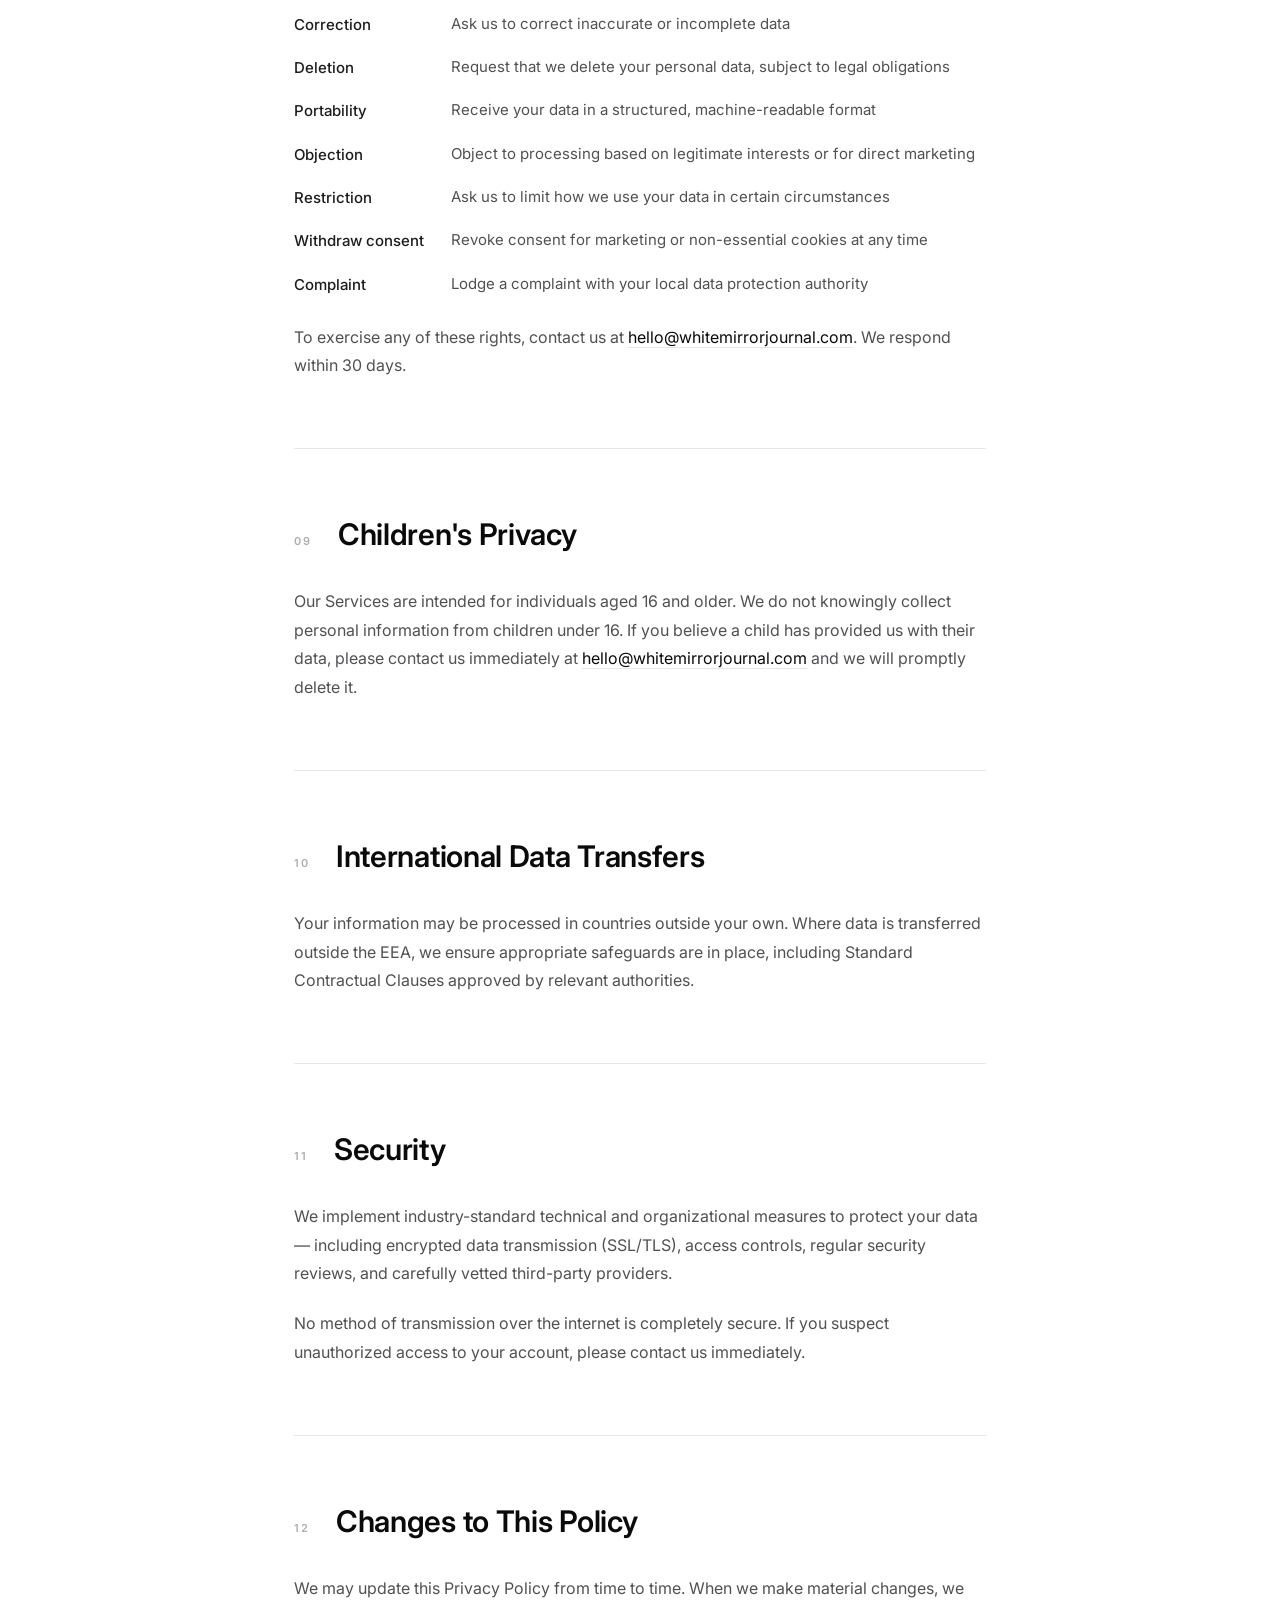
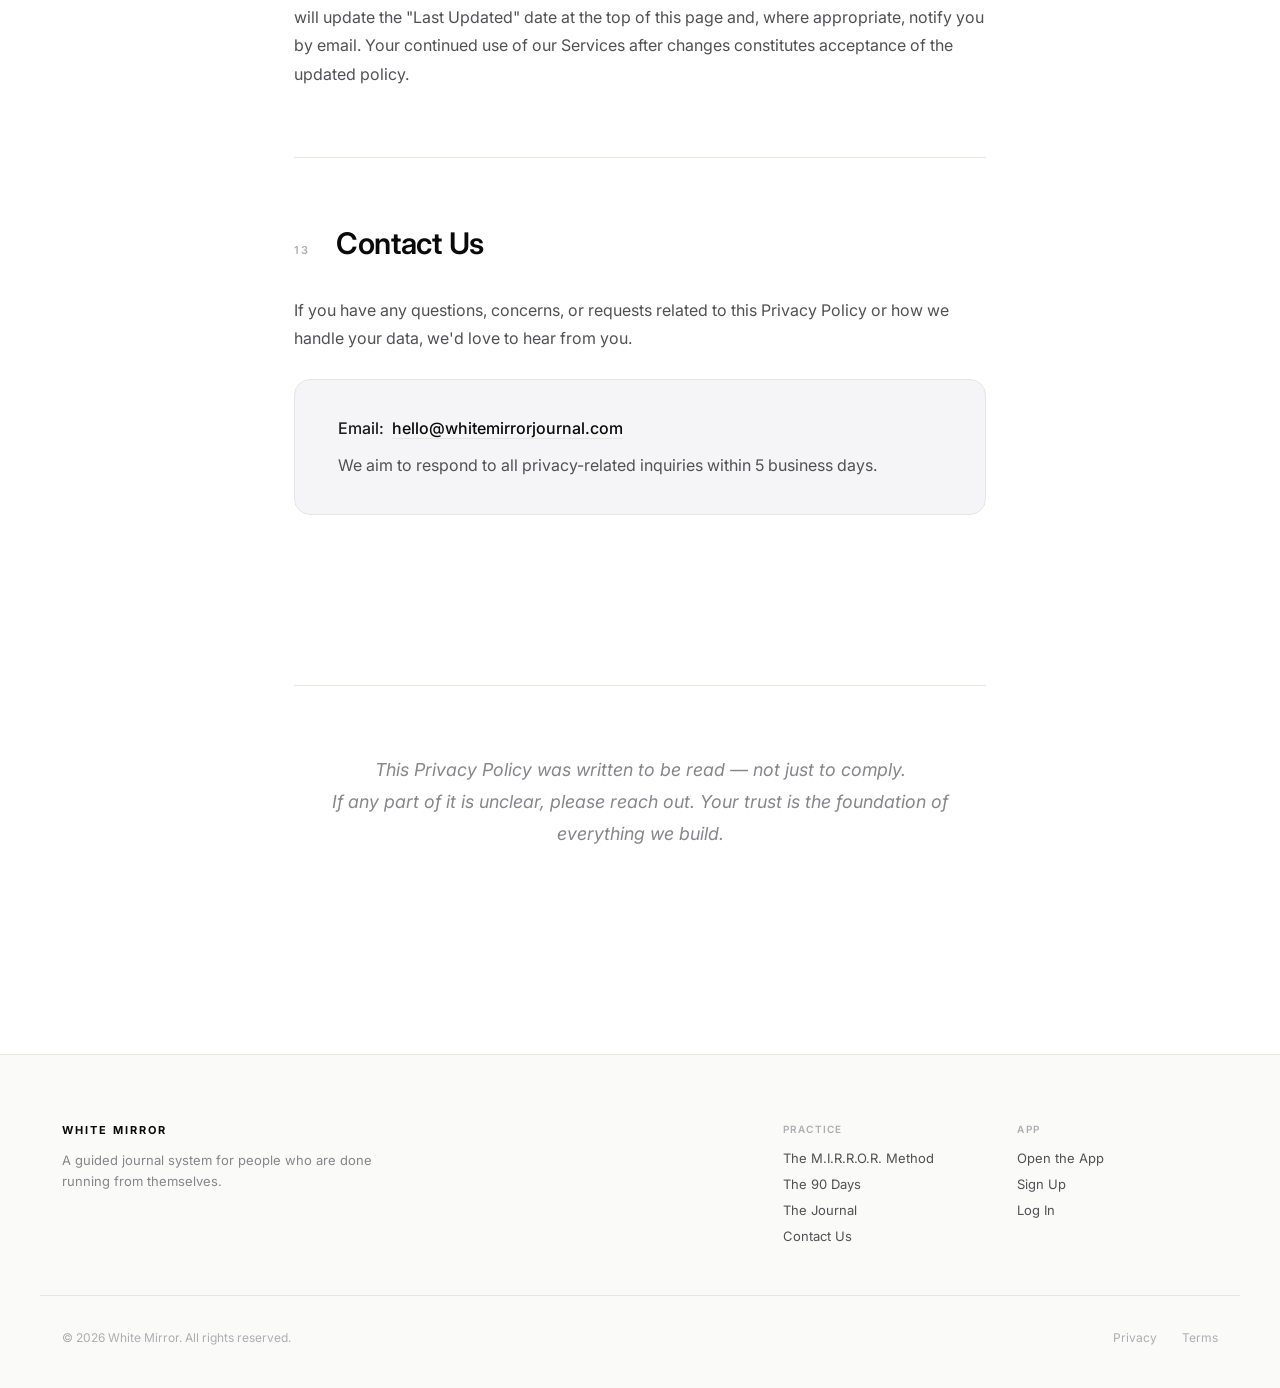
==== commit 0423b2ac: "feat: restore static landing page with White Mirror branding Replaces broken Flutter web app with re" ====
--- a/privacy.html
+++ b/privacy.html
@@ -18,7 +18,7 @@
     href="https://fonts.googleapis.com/css2?family=Cormorant+Garamond:wght@600&family=DM+Sans:wght@400;500;700&family=Inter:wght@300;400;500;600&family=Lora:ital,wght@0,400;1,400&display=swap"
     rel="stylesheet" />
   <link rel="stylesheet" href="styles.css" />
-  <link rel="icon" type="image/png" href="assets/app_icon.png" />
+  <link rel="icon" type="image/png" href="favicon.png" />
 
   <style>
     /* ── Privacy page hero ── */
@@ -270,7 +270,7 @@
     <div class="container">
       <span class="eyebrow">LEGAL</span>
       <h1 class="pp-hero-title">Privacy Policy</h1>
-      <p class="pp-hero-meta">Effective January 1, 2025 &nbsp;·&nbsp; Last updated January 1, 2025</p>
+      <p class="pp-hero-meta">Effective January 1, 2025 &nbsp;·&nbsp; Last updated April 26, 2026</p>
     </div>
   </header>
 
--- a/styles.css
+++ b/styles.css
@@ -0,0 +1,719 @@
+/* ═══════════════════════════════════════════════════════
+   WHITE MIRROR — Design System
+   Fonts: Inter (body/UI) · Lora (display/serif)
+   ═══════════════════════════════════════════════════════ */
+
+*, *::before, *::after { box-sizing: border-box; margin: 0; padding: 0; }
+
+:root {
+  --ink:        #0a0a0a;
+  --graphite:   #1d1d1f;
+  --secondary:  #515154;
+  --tertiary:   #86868b;
+  --quaternary: #aeaeb2;
+  --border:     #e8e6e1;
+  --border-mid: #d1cec9;
+  --surface:    #f5f5f7;
+  --bg:         #ffffff;
+  --bg-warm:    #fafaf8;
+
+  --font-display: 'Lora', Georgia, serif;
+  --font-body:    'Inter', -apple-system, system-ui, sans-serif;
+
+  --nav-height: 44px;
+  --container:  980px;
+  --gutter:     22px;
+
+  --radius-sm:  12px;
+  --radius-md:  18px;
+  --radius-lg:  28px;
+}
+
+html { scroll-behavior: smooth; font-size: 17px; }
+
+body {
+  background: var(--bg);
+  color: var(--ink);
+  font-family: var(--font-body);
+  -webkit-font-smoothing: antialiased;
+  -moz-osx-font-smoothing: grayscale;
+  overflow-x: hidden;
+}
+
+/* ── Utility ── */
+.container {
+  max-width: var(--container);
+  margin: 0 auto;
+  padding: 0 var(--gutter);
+}
+
+.eyebrow {
+  display: inline-block;
+  font-family: var(--font-body);
+  font-size: 12px;
+  font-weight: 600;
+  letter-spacing: 0.08em;
+  color: var(--tertiary);
+  text-transform: uppercase;
+  margin-bottom: 1.25rem;
+}
+
+/* ═══════════════════════════════════════════════════════
+   NAV — Apple-style minimal
+   ═══════════════════════════════════════════════════════ */
+.nav {
+  position: fixed;
+  top: 0; left: 0; right: 0;
+  height: var(--nav-height);
+  z-index: 100;
+  border-bottom: 1px solid transparent;
+  transition: background 0.3s ease, border-color 0.3s ease;
+}
+
+.nav.scrolled {
+  background: rgba(255, 255, 255, 0.85);
+  backdrop-filter: saturate(180%) blur(20px);
+  -webkit-backdrop-filter: saturate(180%) blur(20px);
+  border-bottom-color: rgba(0,0,0,0.08);
+}
+
+.nav-inner {
+  display: flex;
+  align-items: center;
+  justify-content: space-between;
+  height: 100%;
+  max-width: 1200px;
+  margin: 0 auto;
+  padding: 0 var(--gutter);
+}
+
+.nav-logo {
+  font-family: var(--font-body);
+  font-size: 12px;
+  font-weight: 700;
+  letter-spacing: 0.18em;
+  color: var(--ink);
+  text-decoration: none;
+}
+
+.nav-links {
+  display: flex;
+  align-items: center;
+  gap: 2rem;
+}
+
+.nav-link {
+  font-size: 12px;
+  font-weight: 400;
+  color: var(--secondary);
+  text-decoration: none;
+  letter-spacing: 0;
+  transition: color 0.15s ease;
+}
+
+.nav-link:hover { color: var(--ink); }
+
+.nav-cta {
+  font-size: 12px;
+  font-weight: 400;
+  color: var(--bg);
+  background: var(--ink);
+  text-decoration: none;
+  padding: 0.45rem 1rem;
+  border-radius: 100px;
+  transition: opacity 0.15s ease;
+}
+
+.nav-cta:hover { opacity: 0.8; }
+
+.nav-hamburger {
+  display: none;
+  flex-direction: column;
+  justify-content: center;
+  gap: 4px;
+  background: none;
+  border: none;
+  cursor: pointer;
+  padding: 4px;
+  width: 28px;
+}
+
+.nav-hamburger span {
+  display: block;
+  height: 1px;
+  background: var(--ink);
+  border-radius: 1px;
+  transition: transform 0.25s ease, opacity 0.25s ease;
+  transform-origin: center;
+}
+
+.nav-hamburger.open span:nth-child(1) { transform: translateY(5px) rotate(45deg); }
+.nav-hamburger.open span:nth-child(2) { opacity: 0; }
+
+.mobile-menu {
+  display: none;
+  position: fixed;
+  top: var(--nav-height);
+  left: 0; right: 0;
+  background: rgba(255,255,255,0.97);
+  backdrop-filter: blur(20px);
+  border-bottom: 1px solid var(--border);
+  padding: 1.5rem var(--gutter) 2rem;
+  flex-direction: column;
+  z-index: 99;
+}
+
+.mobile-menu.open { display: flex; }
+
+.mobile-link {
+  font-size: 14px;
+  font-weight: 400;
+  color: var(--secondary);
+  text-decoration: none;
+  padding: 0.85rem 0;
+  border-bottom: 1px solid var(--border);
+  transition: color 0.15s ease;
+}
+
+.mobile-link:hover { color: var(--ink); }
+
+.mobile-cta {
+  display: inline-block;
+  margin-top: 1.25rem;
+  font-size: 14px;
+  font-weight: 500;
+  color: var(--bg);
+  background: var(--ink);
+  text-decoration: none;
+  padding: 0.85rem 1.5rem;
+  border-radius: 100px;
+  text-align: center;
+}
+
+/* ═══════════════════════════════════════════════════════
+   HERO
+   ═══════════════════════════════════════════════════════ */
+.hero {
+  padding-top: calc(var(--nav-height) + 7rem);
+  padding-bottom: 7rem;
+  text-align: center;
+}
+
+.hero-kicker {
+  font-family: var(--font-body);
+  font-size: 19px;
+  font-weight: 600;
+  color: var(--secondary);
+  letter-spacing: -0.01em;
+  margin-bottom: 0.75rem;
+}
+
+.hero-headline {
+  font-family: var(--font-display);
+  font-size: clamp(2.6rem, 6vw, 4.5rem);
+  font-weight: 400;
+  line-height: 1.08;
+  letter-spacing: -0.02em;
+  color: var(--ink);
+  max-width: 800px;
+  margin: 0 auto 1.75rem;
+}
+
+.hero-headline em {
+  font-style: italic;
+}
+
+.hero-sub {
+  font-family: var(--font-body);
+  font-size: clamp(1rem, 1.8vw, 1.25rem);
+  font-weight: 400;
+  color: var(--secondary);
+  line-height: 1.6;
+  max-width: 480px;
+  margin: 0 auto 2.5rem;
+  letter-spacing: -0.01em;
+}
+
+.hero-actions {
+  display: flex;
+  align-items: center;
+  justify-content: center;
+  gap: 1.25rem;
+  flex-wrap: wrap;
+}
+
+.btn-primary {
+  display: inline-block;
+  font-family: var(--font-body);
+  font-size: 15px;
+  font-weight: 400;
+  color: var(--bg);
+  background: var(--ink);
+  text-decoration: none;
+  padding: 0.8rem 1.75rem;
+  border-radius: 100px;
+  letter-spacing: -0.01em;
+  transition: opacity 0.15s ease;
+}
+
+.btn-primary:hover { opacity: 0.8; }
+
+.btn-ghost {
+  display: inline-flex;
+  align-items: center;
+  gap: 0.3rem;
+  font-family: var(--font-body);
+  font-size: 15px;
+  font-weight: 400;
+  color: #0071e3;
+  text-decoration: none;
+  letter-spacing: -0.01em;
+  transition: opacity 0.15s ease;
+}
+
+.btn-ghost:hover { opacity: 0.7; }
+.btn-ghost::after { content: ' ›'; }
+
+/* ═══════════════════════════════════════════════════════
+   DIVIDER
+   ═══════════════════════════════════════════════════════ */
+.divider {
+  height: 1px;
+  background: var(--border);
+  margin: 0;
+}
+
+/* ═══════════════════════════════════════════════════════
+   SECTION BASE
+   ═══════════════════════════════════════════════════════ */
+.section {
+  padding: 7rem 0;
+}
+
+.section-label {
+  font-family: var(--font-body);
+  font-size: 19px;
+  font-weight: 600;
+  color: var(--secondary);
+  text-align: center;
+  margin-bottom: 0.5rem;
+  letter-spacing: -0.01em;
+}
+
+.section-title {
+  font-family: var(--font-display);
+  font-size: clamp(2.2rem, 4.5vw, 3.4rem);
+  font-weight: 400;
+  line-height: 1.1;
+  letter-spacing: -0.02em;
+  color: var(--ink);
+  text-align: center;
+  max-width: 720px;
+  margin: 0 auto;
+}
+
+.section-sub {
+  font-family: var(--font-body);
+  font-size: 1.05rem;
+  font-weight: 400;
+  color: var(--secondary);
+  text-align: center;
+  max-width: 480px;
+  margin: 1.5rem auto 0;
+  line-height: 1.6;
+  letter-spacing: -0.01em;
+}
+
+/* ═══════════════════════════════════════════════════════
+   FEATURES — 6 tabs grid
+   ═══════════════════════════════════════════════════════ */
+.features-header {
+  text-align: center;
+  margin-bottom: 4rem;
+}
+
+.features-grid {
+  display: grid;
+  grid-template-columns: repeat(3, 1fr);
+  gap: 2px;
+  background: var(--border);
+  border-radius: var(--radius-lg);
+  overflow: hidden;
+}
+
+.feature-card {
+  background: var(--bg-warm);
+  padding: 2.5rem 2rem;
+  transition: background 0.2s ease;
+}
+
+.feature-card:hover { background: var(--surface); }
+
+.feature-icon {
+  width: 44px;
+  height: 44px;
+  background: var(--bg);
+  border: 1px solid var(--border);
+  border-radius: var(--radius-sm);
+  display: flex;
+  align-items: center;
+  justify-content: center;
+  font-size: 20px;
+  margin-bottom: 1.25rem;
+}
+
+.feature-tab {
+  font-family: var(--font-body);
+  font-size: 11px;
+  font-weight: 600;
+  letter-spacing: 0.1em;
+  text-transform: uppercase;
+  color: var(--quaternary);
+  margin-bottom: 0.5rem;
+}
+
+.feature-title {
+  font-family: var(--font-body);
+  font-size: 1.15rem;
+  font-weight: 600;
+  color: var(--ink);
+  line-height: 1.25;
+  margin-bottom: 0.65rem;
+  letter-spacing: -0.02em;
+}
+
+.feature-desc {
+  font-family: var(--font-body);
+  font-size: 14px;
+  font-weight: 400;
+  color: var(--secondary);
+  line-height: 1.6;
+  letter-spacing: -0.005em;
+}
+
+/* ═══════════════════════════════════════════════════════
+   METHOD
+   ═══════════════════════════════════════════════════════ */
+.method-section { background: var(--bg-warm); }
+
+.mirror-grid {
+  display: grid;
+  grid-template-columns: repeat(6, 1fr);
+  gap: 2px;
+  background: var(--border);
+  border-radius: var(--radius-lg);
+  overflow: hidden;
+  margin-top: 3.5rem;
+}
+
+.mirror-item {
+  background: var(--bg);
+  padding: 2rem 1.5rem;
+  transition: background 0.2s ease;
+}
+
+.mirror-item:hover { background: var(--surface); }
+
+.mirror-letter {
+  font-family: var(--font-display);
+  font-size: 2.5rem;
+  font-weight: 400;
+  color: var(--ink);
+  line-height: 1;
+  margin-bottom: 0.85rem;
+}
+
+.mirror-word {
+  font-family: var(--font-body);
+  font-size: 11px;
+  font-weight: 600;
+  letter-spacing: 0.1em;
+  text-transform: uppercase;
+  color: var(--tertiary);
+  margin-bottom: 0.6rem;
+}
+
+.mirror-desc {
+  font-family: var(--font-body);
+  font-size: 13px;
+  font-weight: 400;
+  color: var(--secondary);
+  line-height: 1.55;
+}
+
+/* ═══════════════════════════════════════════════════════
+   90 DAYS
+   ═══════════════════════════════════════════════════════ */
+.phases-grid {
+  display: grid;
+  grid-template-columns: repeat(3, 1fr);
+  gap: 2px;
+  background: var(--border);
+  border-radius: var(--radius-lg);
+  overflow: hidden;
+  margin-top: 3.5rem;
+}
+
+.phase-card {
+  background: var(--bg-warm);
+  padding: 2.5rem 2rem;
+}
+
+.phase-num {
+  font-family: var(--font-display);
+  font-size: 2.5rem;
+  font-weight: 400;
+  color: var(--border-mid);
+  line-height: 1;
+  margin-bottom: 1.5rem;
+}
+
+.phase-days-label {
+  font-family: var(--font-body);
+  font-size: 11px;
+  font-weight: 600;
+  letter-spacing: 0.1em;
+  text-transform: uppercase;
+  color: var(--quaternary);
+  margin-bottom: 0.5rem;
+}
+
+.phase-title {
+  font-family: var(--font-body);
+  font-size: 1.15rem;
+  font-weight: 600;
+  color: var(--ink);
+  letter-spacing: -0.02em;
+  margin-bottom: 0.65rem;
+}
+
+.phase-desc {
+  font-family: var(--font-body);
+  font-size: 14px;
+  font-weight: 400;
+  color: var(--secondary);
+  line-height: 1.6;
+  letter-spacing: -0.005em;
+}
+
+/* ═══════════════════════════════════════════════════════
+   CTA BAND
+   ═══════════════════════════════════════════════════════ */
+.cta-band {
+  padding: 7rem 0;
+  background: var(--ink);
+  text-align: center;
+}
+
+.cta-band .section-title {
+  color: var(--bg);
+}
+
+.cta-band .section-sub {
+  color: rgba(255,255,255,0.55);
+}
+
+.cta-band .btn-primary {
+  background: var(--bg);
+  color: var(--ink);
+  margin-top: 2.5rem;
+}
+
+.cta-band .btn-primary:hover { opacity: 0.9; }
+
+.cta-band-sub {
+  margin-top: 1rem;
+  font-size: 13px;
+  color: rgba(255,255,255,0.3);
+}
+
+/* ═══════════════════════════════════════════════════════
+   CONTACT
+   ═══════════════════════════════════════════════════════ */
+.contact-grid {
+  display: grid;
+  grid-template-columns: 1fr 1fr;
+  gap: 2px;
+  background: var(--border);
+  border-radius: var(--radius-lg);
+  overflow: hidden;
+  margin-top: 3.5rem;
+}
+
+.contact-block {
+  background: var(--bg-warm);
+  padding: 3rem 2.5rem;
+}
+
+.contact-block-label {
+  font-family: var(--font-body);
+  font-size: 11px;
+  font-weight: 600;
+  letter-spacing: 0.1em;
+  text-transform: uppercase;
+  color: var(--quaternary);
+  margin-bottom: 1rem;
+}
+
+.contact-block-title {
+  font-family: var(--font-body);
+  font-size: 1.15rem;
+  font-weight: 600;
+  color: var(--ink);
+  letter-spacing: -0.02em;
+  margin-bottom: 0.65rem;
+  line-height: 1.3;
+}
+
+.contact-block-desc {
+  font-size: 14px;
+  color: var(--secondary);
+  line-height: 1.6;
+  margin-bottom: 1.5rem;
+  letter-spacing: -0.005em;
+}
+
+.contact-link {
+  font-size: 14px;
+  font-weight: 400;
+  color: #0071e3;
+  text-decoration: none;
+  transition: opacity 0.15s ease;
+}
+
+.contact-link:hover { opacity: 0.7; }
+
+/* ═══════════════════════════════════════════════════════
+   FOOTER
+   ═══════════════════════════════════════════════════════ */
+.footer {
+  border-top: 1px solid var(--border);
+  padding: 4rem 0 2.5rem;
+  background: var(--bg-warm);
+}
+
+.footer-inner {
+  max-width: 1200px;
+  margin: 0 auto;
+  padding: 0 var(--gutter);
+  display: grid;
+  grid-template-columns: 1.5fr 1fr;
+  gap: 4rem;
+  padding-bottom: 3rem;
+  border-bottom: 1px solid var(--border);
+  margin-bottom: 2rem;
+}
+
+.footer-brand {}
+
+.footer-logo {
+  display: block;
+  font-family: var(--font-body);
+  font-size: 11px;
+  font-weight: 700;
+  letter-spacing: 0.18em;
+  color: var(--ink);
+  margin-bottom: 0.75rem;
+}
+
+.footer-tagline {
+  font-family: var(--font-body);
+  font-size: 13px;
+  color: var(--tertiary);
+  line-height: 1.6;
+}
+
+.footer-links {
+  display: grid;
+  grid-template-columns: 1fr 1fr;
+  gap: 2rem;
+}
+
+.footer-col {
+  display: flex;
+  flex-direction: column;
+  gap: 0.6rem;
+}
+
+.footer-col-label {
+  font-family: var(--font-body);
+  font-size: 10px;
+  font-weight: 600;
+  letter-spacing: 0.12em;
+  text-transform: uppercase;
+  color: var(--quaternary);
+  margin-bottom: 0.25rem;
+}
+
+.footer-link {
+  font-family: var(--font-body);
+  font-size: 13px;
+  color: var(--secondary);
+  text-decoration: none;
+  transition: color 0.15s ease;
+}
+
+.footer-link:hover { color: var(--ink); }
+
+.footer-bottom {
+  max-width: 1200px;
+  margin: 0 auto;
+  padding: 0 var(--gutter);
+  display: flex;
+  align-items: center;
+  justify-content: space-between;
+  gap: 1rem;
+}
+
+.footer-copy {
+  font-family: var(--font-body);
+  font-size: 12px;
+  color: var(--quaternary);
+}
+
+.footer-bottom-links {
+  display: flex;
+  gap: 1.5rem;
+}
+
+.footer-legal-link {
+  font-family: var(--font-body);
+  font-size: 12px;
+  color: var(--quaternary);
+  text-decoration: none;
+  transition: color 0.15s ease;
+}
+
+.footer-legal-link:hover { color: var(--secondary); }
+
+/* ═══════════════════════════════════════════════════════
+   RESPONSIVE
+   ═══════════════════════════════════════════════════════ */
+@media (max-width: 1024px) {
+  .features-grid { grid-template-columns: repeat(2, 1fr); }
+  .mirror-grid   { grid-template-columns: repeat(3, 1fr); }
+}
+
+@media (max-width: 768px) {
+  :root { --gutter: 16px; }
+
+  .nav-links, .nav-cta { display: none; }
+  .nav-hamburger { display: flex; }
+
+  .section { padding: 5rem 0; }
+
+  .features-grid { grid-template-columns: 1fr; }
+  .mirror-grid   { grid-template-columns: repeat(2, 1fr); }
+  .phases-grid   { grid-template-columns: 1fr; }
+  .contact-grid  { grid-template-columns: 1fr; }
+
+  .footer-inner  { grid-template-columns: 1fr; gap: 2.5rem; }
+  .footer-bottom { flex-direction: column; align-items: flex-start; }
+
+  .hero { padding-top: calc(var(--nav-height) + 4rem); padding-bottom: 4rem; }
+}
+
+@media (max-width: 480px) {
+  .mirror-grid { grid-template-columns: 1fr 1fr; }
+  .hero-actions { flex-direction: column; align-items: center; }
+}
